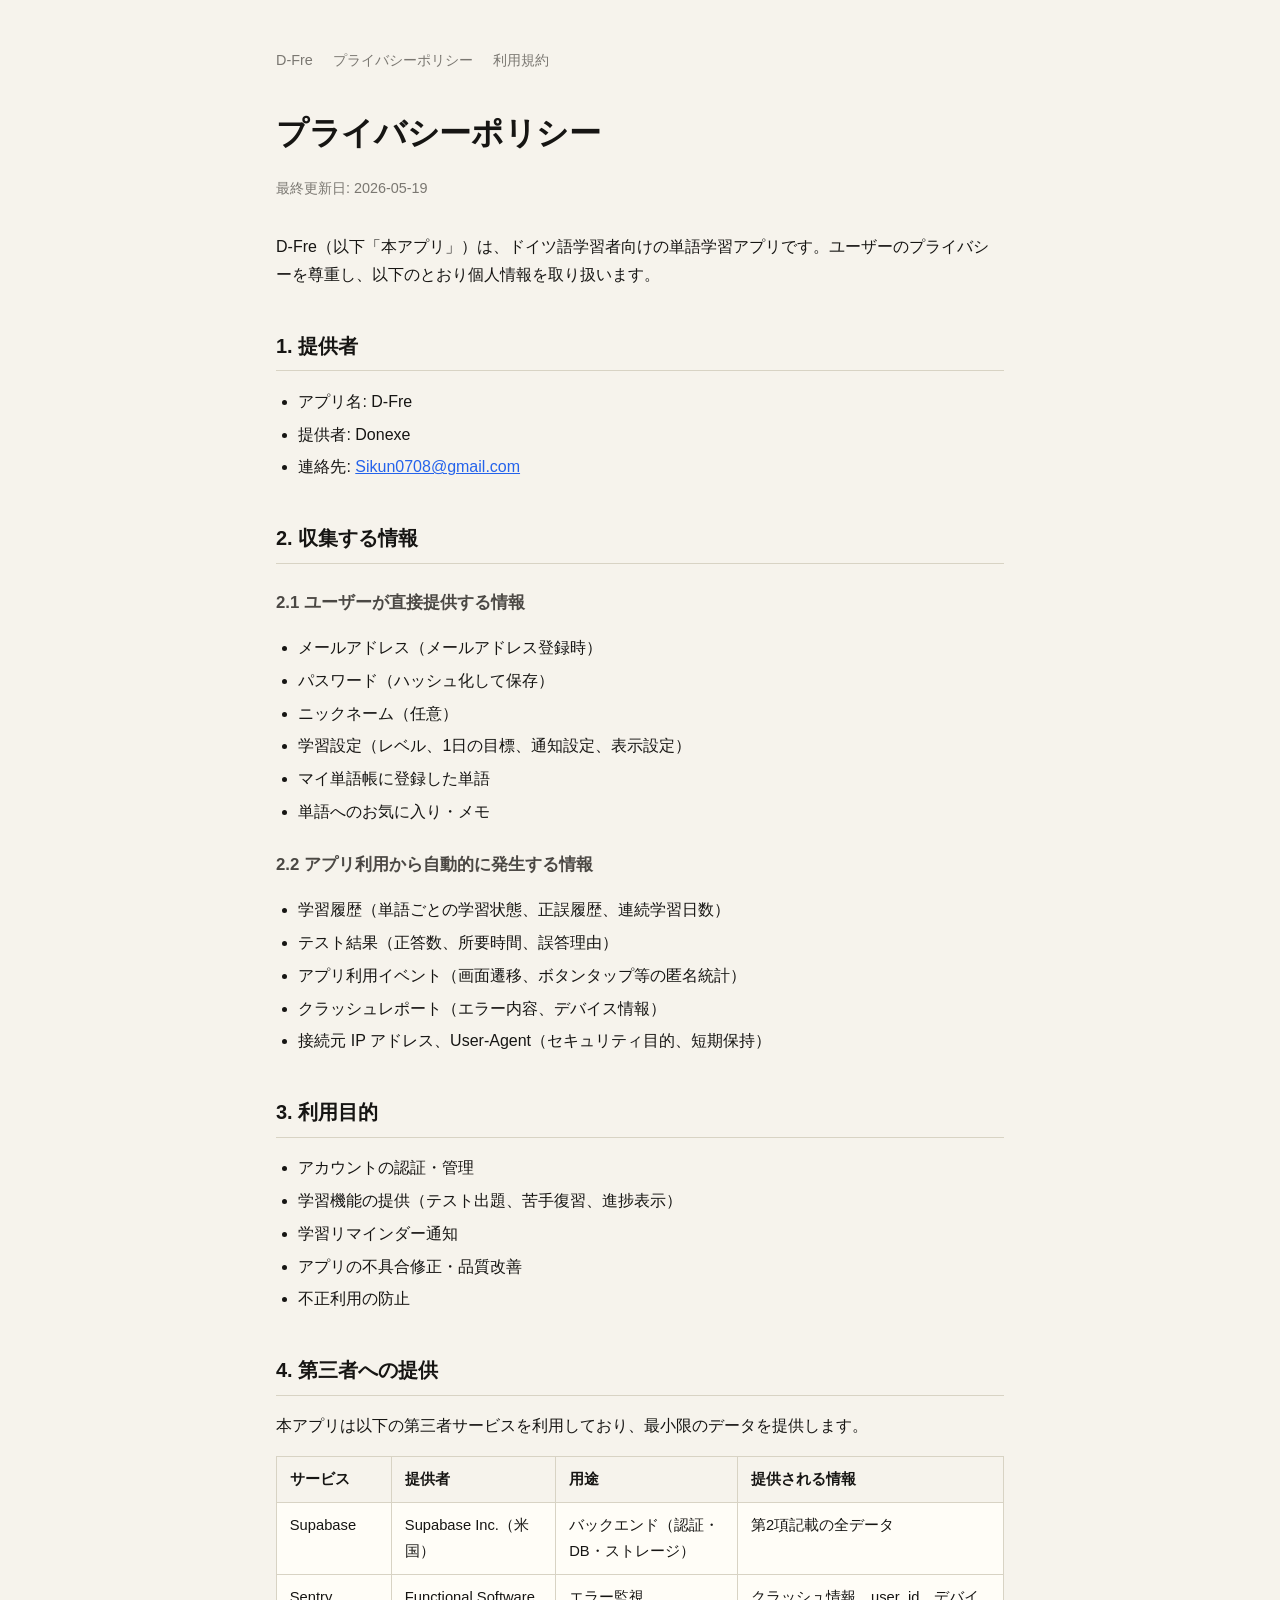
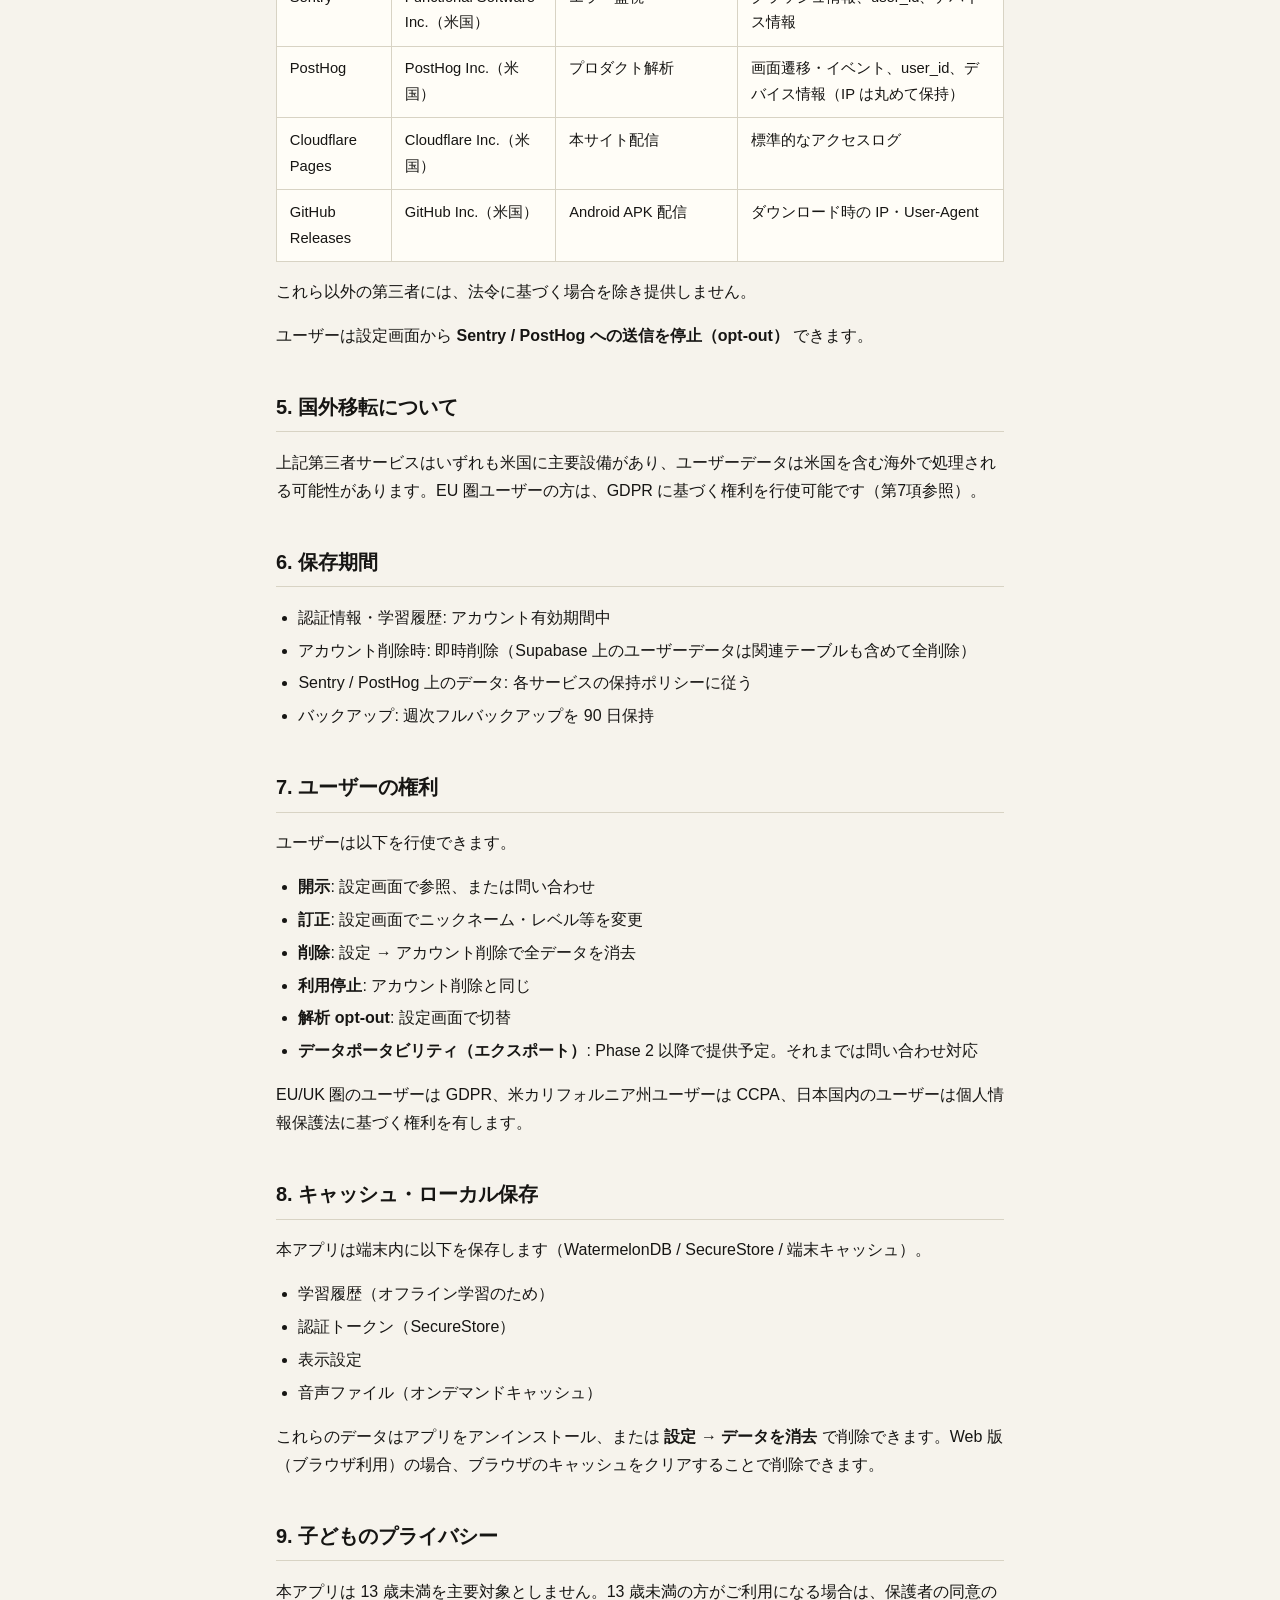
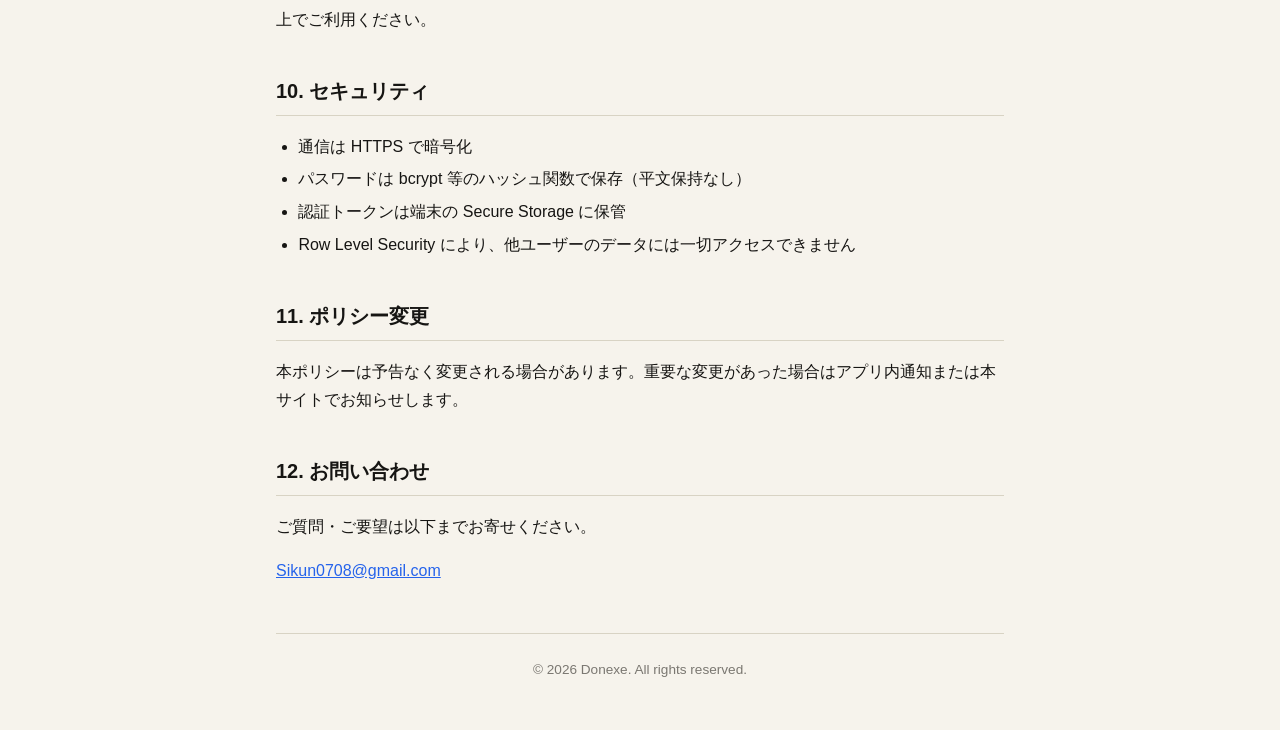
==== privacy.html @ 9c781c67 "Initial: D-Fre site with privacy policy, terms, and LP placeholder" ====
<!doctype html>
<html lang="ja">
<head>
  <meta charset="utf-8" />
  <meta name="viewport" content="width=device-width, initial-scale=1" />
  <title>プライバシーポリシー | D-Fre</title>
  <meta name="description" content="D-Fre（ドイツ語単語学習アプリ）のプライバシーポリシー。収集する情報、利用目的、第三者提供、ユーザーの権利について。" />
  <style>
    :root {
      --paper: #f6f3ec;
      --card: #fffdf7;
      --ink: #161513;
      --ink-2: #4b4844;
      --ink-3: #7a7771;
      --rule: #d8d3c4;
      --link: #2563eb;
    }
    @media (prefers-color-scheme: dark) {
      :root {
        --paper: #14130f;
        --card: #1a1914;
        --ink: #f1ede2;
        --ink-2: #b8b4a7;
        --ink-3: #7e7a6e;
        --rule: #2e2c25;
        --link: #6b9dff;
      }
    }
    * { box-sizing: border-box; }
    body {
      max-width: 760px;
      margin: 2rem auto;
      padding: 1rem;
      font-family: "Hiragino Sans", "Yu Gothic", -apple-system, BlinkMacSystemFont, "Segoe UI", sans-serif;
      line-height: 1.75;
      color: var(--ink);
      background: var(--paper);
      -webkit-font-smoothing: antialiased;
    }
    header { margin-bottom: 2rem; }
    nav { margin-bottom: 2rem; font-size: 0.9rem; }
    nav a { color: var(--ink-3); text-decoration: none; margin-right: 1rem; }
    nav a:hover { color: var(--link); }
    h1 {
      font-family: "Hiragino Mincho ProN", "Yu Mincho", serif;
      font-size: 2rem;
      margin: 0 0 0.5rem;
      letter-spacing: -0.01em;
    }
    .meta { color: var(--ink-3); font-size: 0.9rem; }
    h2 {
      margin-top: 2.5rem;
      font-size: 1.25rem;
      border-bottom: 1px solid var(--rule);
      padding-bottom: 0.4rem;
    }
    h3 { margin-top: 1.5rem; font-size: 1.05rem; color: var(--ink-2); }
    table { border-collapse: collapse; width: 100%; margin: 1rem 0; font-size: 0.92rem; background: var(--card); }
    th, td { border: 1px solid var(--rule); padding: 0.6rem 0.8rem; text-align: left; vertical-align: top; }
    th { background: var(--paper); font-weight: 600; }
    a { color: var(--link); }
    ul { padding-left: 1.4rem; }
    li { margin-bottom: 0.3rem; }
    footer {
      margin-top: 3rem;
      padding-top: 1.5rem;
      border-top: 1px solid var(--rule);
      font-size: 0.85rem;
      color: var(--ink-3);
      text-align: center;
    }
  </style>
</head>
<body>

<nav>
  <a href="./index.html">D-Fre</a>
  <a href="./privacy.html">プライバシーポリシー</a>
  <a href="./terms.html">利用規約</a>
</nav>

<header>
  <h1>プライバシーポリシー</h1>
  <p class="meta">最終更新日: 2026-05-19</p>
</header>

<p>D-Fre（以下「本アプリ」）は、ドイツ語学習者向けの単語学習アプリです。ユーザーのプライバシーを尊重し、以下のとおり個人情報を取り扱います。</p>

<h2>1. 提供者</h2>
<ul>
  <li>アプリ名: D-Fre</li>
  <li>提供者: Donexe</li>
  <li>連絡先: <a href="mailto:Sikun0708@gmail.com">Sikun0708@gmail.com</a></li>
</ul>

<h2>2. 収集する情報</h2>

<h3>2.1 ユーザーが直接提供する情報</h3>
<ul>
  <li>メールアドレス（メールアドレス登録時）</li>
  <li>パスワード（ハッシュ化して保存）</li>
  <li>ニックネーム（任意）</li>
  <li>学習設定（レベル、1日の目標、通知設定、表示設定）</li>
  <li>マイ単語帳に登録した単語</li>
  <li>単語へのお気に入り・メモ</li>
</ul>

<h3>2.2 アプリ利用から自動的に発生する情報</h3>
<ul>
  <li>学習履歴（単語ごとの学習状態、正誤履歴、連続学習日数）</li>
  <li>テスト結果（正答数、所要時間、誤答理由）</li>
  <li>アプリ利用イベント（画面遷移、ボタンタップ等の匿名統計）</li>
  <li>クラッシュレポート（エラー内容、デバイス情報）</li>
  <li>接続元 IP アドレス、User-Agent（セキュリティ目的、短期保持）</li>
</ul>

<h2>3. 利用目的</h2>
<ul>
  <li>アカウントの認証・管理</li>
  <li>学習機能の提供（テスト出題、苦手復習、進捗表示）</li>
  <li>学習リマインダー通知</li>
  <li>アプリの不具合修正・品質改善</li>
  <li>不正利用の防止</li>
</ul>

<h2>4. 第三者への提供</h2>
<p>本アプリは以下の第三者サービスを利用しており、最小限のデータを提供します。</p>

<table>
  <thead>
    <tr>
      <th>サービス</th>
      <th>提供者</th>
      <th>用途</th>
      <th>提供される情報</th>
    </tr>
  </thead>
  <tbody>
    <tr>
      <td>Supabase</td>
      <td>Supabase Inc.（米国）</td>
      <td>バックエンド（認証・DB・ストレージ）</td>
      <td>第2項記載の全データ</td>
    </tr>
    <tr>
      <td>Sentry</td>
      <td>Functional Software Inc.（米国）</td>
      <td>エラー監視</td>
      <td>クラッシュ情報、user_id、デバイス情報</td>
    </tr>
    <tr>
      <td>PostHog</td>
      <td>PostHog Inc.（米国）</td>
      <td>プロダクト解析</td>
      <td>画面遷移・イベント、user_id、デバイス情報（IP は丸めて保持）</td>
    </tr>
    <tr>
      <td>Cloudflare Pages</td>
      <td>Cloudflare Inc.（米国）</td>
      <td>本サイト配信</td>
      <td>標準的なアクセスログ</td>
    </tr>
    <tr>
      <td>GitHub Releases</td>
      <td>GitHub Inc.（米国）</td>
      <td>Android APK 配信</td>
      <td>ダウンロード時の IP・User-Agent</td>
    </tr>
  </tbody>
</table>

<p>これら以外の第三者には、法令に基づく場合を除き提供しません。</p>

<p>ユーザーは設定画面から <strong>Sentry / PostHog への送信を停止（opt-out）</strong> できます。</p>

<h2>5. 国外移転について</h2>
<p>上記第三者サービスはいずれも米国に主要設備があり、ユーザーデータは米国を含む海外で処理される可能性があります。EU 圏ユーザーの方は、GDPR に基づく権利を行使可能です（第7項参照）。</p>

<h2>6. 保存期間</h2>
<ul>
  <li>認証情報・学習履歴: アカウント有効期間中</li>
  <li>アカウント削除時: 即時削除（Supabase 上のユーザーデータは関連テーブルも含めて全削除）</li>
  <li>Sentry / PostHog 上のデータ: 各サービスの保持ポリシーに従う</li>
  <li>バックアップ: 週次フルバックアップを 90 日保持</li>
</ul>

<h2>7. ユーザーの権利</h2>
<p>ユーザーは以下を行使できます。</p>
<ul>
  <li><strong>開示</strong>: 設定画面で参照、または問い合わせ</li>
  <li><strong>訂正</strong>: 設定画面でニックネーム・レベル等を変更</li>
  <li><strong>削除</strong>: 設定 → アカウント削除で全データを消去</li>
  <li><strong>利用停止</strong>: アカウント削除と同じ</li>
  <li><strong>解析 opt-out</strong>: 設定画面で切替</li>
  <li><strong>データポータビリティ（エクスポート）</strong>: Phase 2 以降で提供予定。それまでは問い合わせ対応</li>
</ul>
<p>EU/UK 圏のユーザーは GDPR、米カリフォルニア州ユーザーは CCPA、日本国内のユーザーは個人情報保護法に基づく権利を有します。</p>

<h2>8. キャッシュ・ローカル保存</h2>
<p>本アプリは端末内に以下を保存します（WatermelonDB / SecureStore / 端末キャッシュ）。</p>
<ul>
  <li>学習履歴（オフライン学習のため）</li>
  <li>認証トークン（SecureStore）</li>
  <li>表示設定</li>
  <li>音声ファイル（オンデマンドキャッシュ）</li>
</ul>
<p>これらのデータはアプリをアンインストール、または <strong>設定 → データを消去</strong> で削除できます。Web 版（ブラウザ利用）の場合、ブラウザのキャッシュをクリアすることで削除できます。</p>

<h2>9. 子どものプライバシー</h2>
<p>本アプリは 13 歳未満を主要対象としません。13 歳未満の方がご利用になる場合は、保護者の同意の上でご利用ください。</p>

<h2>10. セキュリティ</h2>
<ul>
  <li>通信は HTTPS で暗号化</li>
  <li>パスワードは bcrypt 等のハッシュ関数で保存（平文保持なし）</li>
  <li>認証トークンは端末の Secure Storage に保管</li>
  <li>Row Level Security により、他ユーザーのデータには一切アクセスできません</li>
</ul>

<h2>11. ポリシー変更</h2>
<p>本ポリシーは予告なく変更される場合があります。重要な変更があった場合はアプリ内通知または本サイトでお知らせします。</p>

<h2>12. お問い合わせ</h2>
<p>ご質問・ご要望は以下までお寄せください。</p>
<p><a href="mailto:Sikun0708@gmail.com">Sikun0708@gmail.com</a></p>

<footer>
  © 2026 Donexe. All rights reserved.
</footer>

</body>
</html>
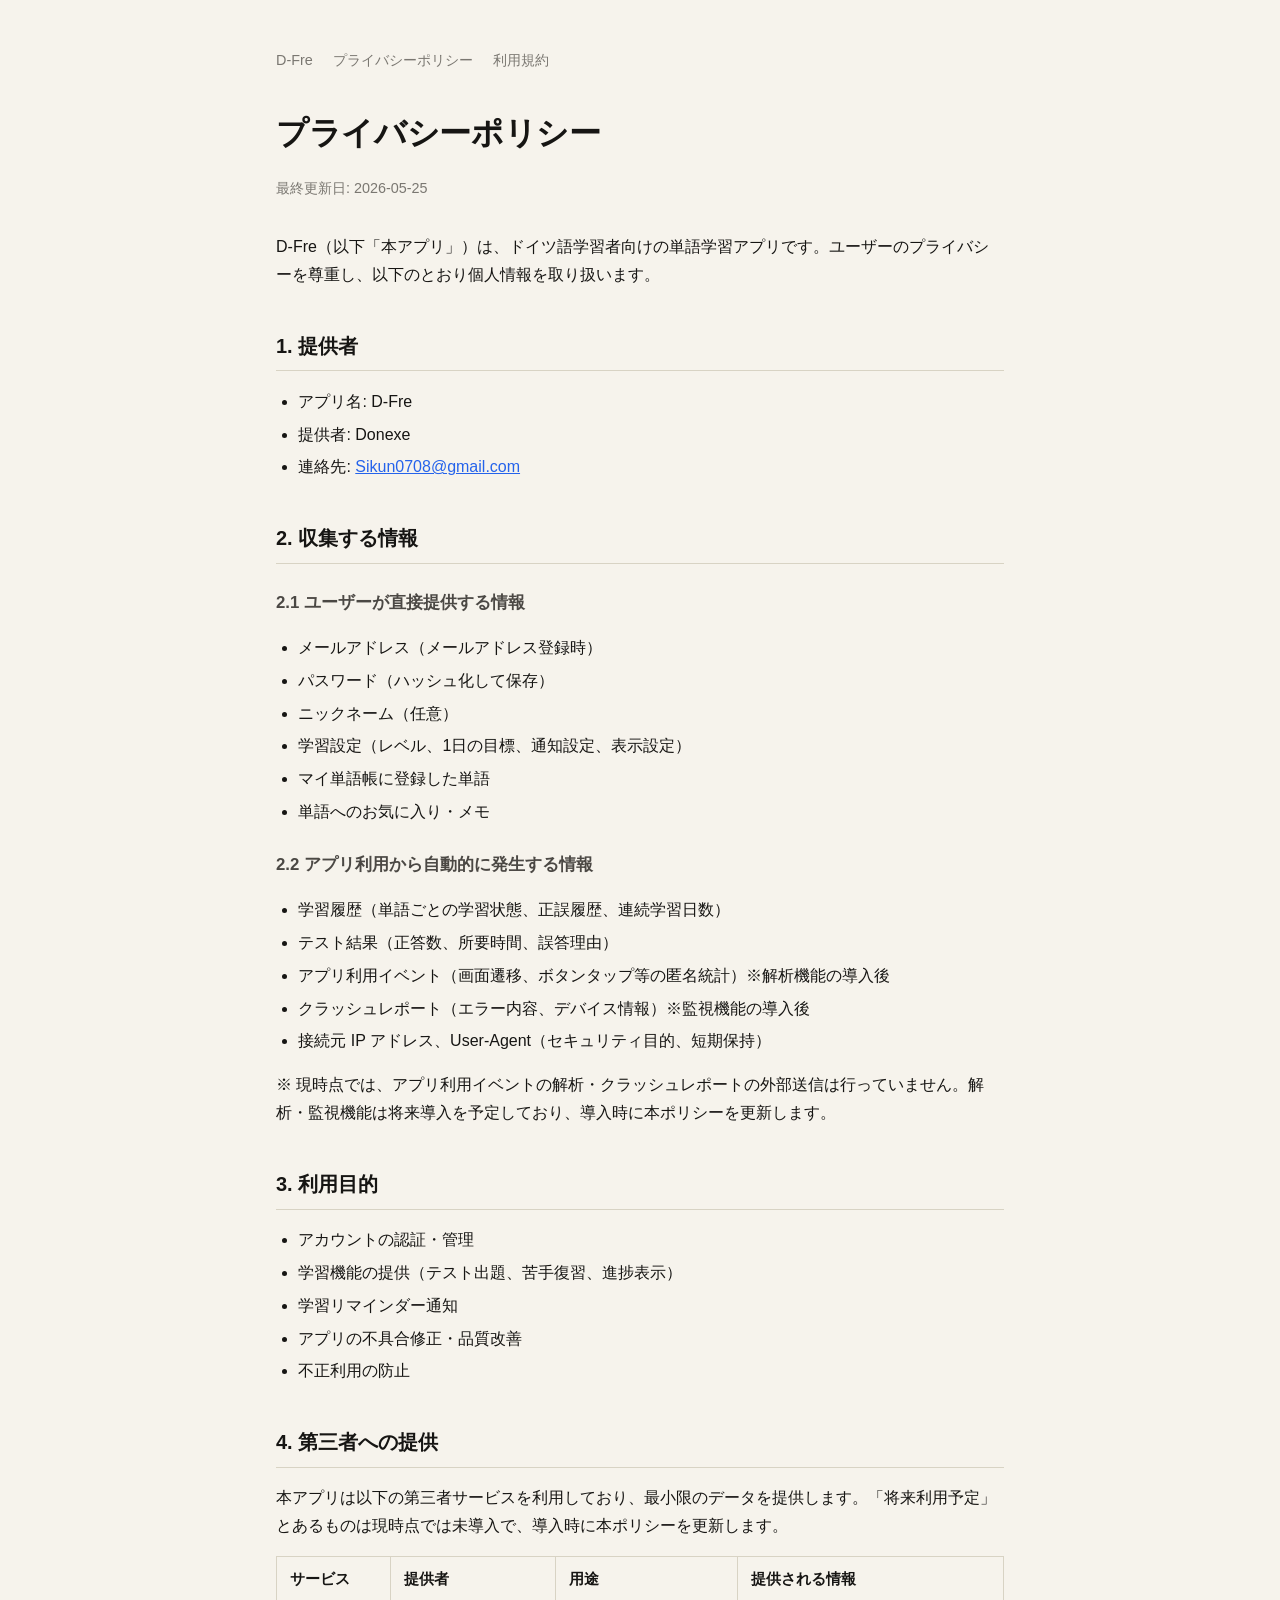
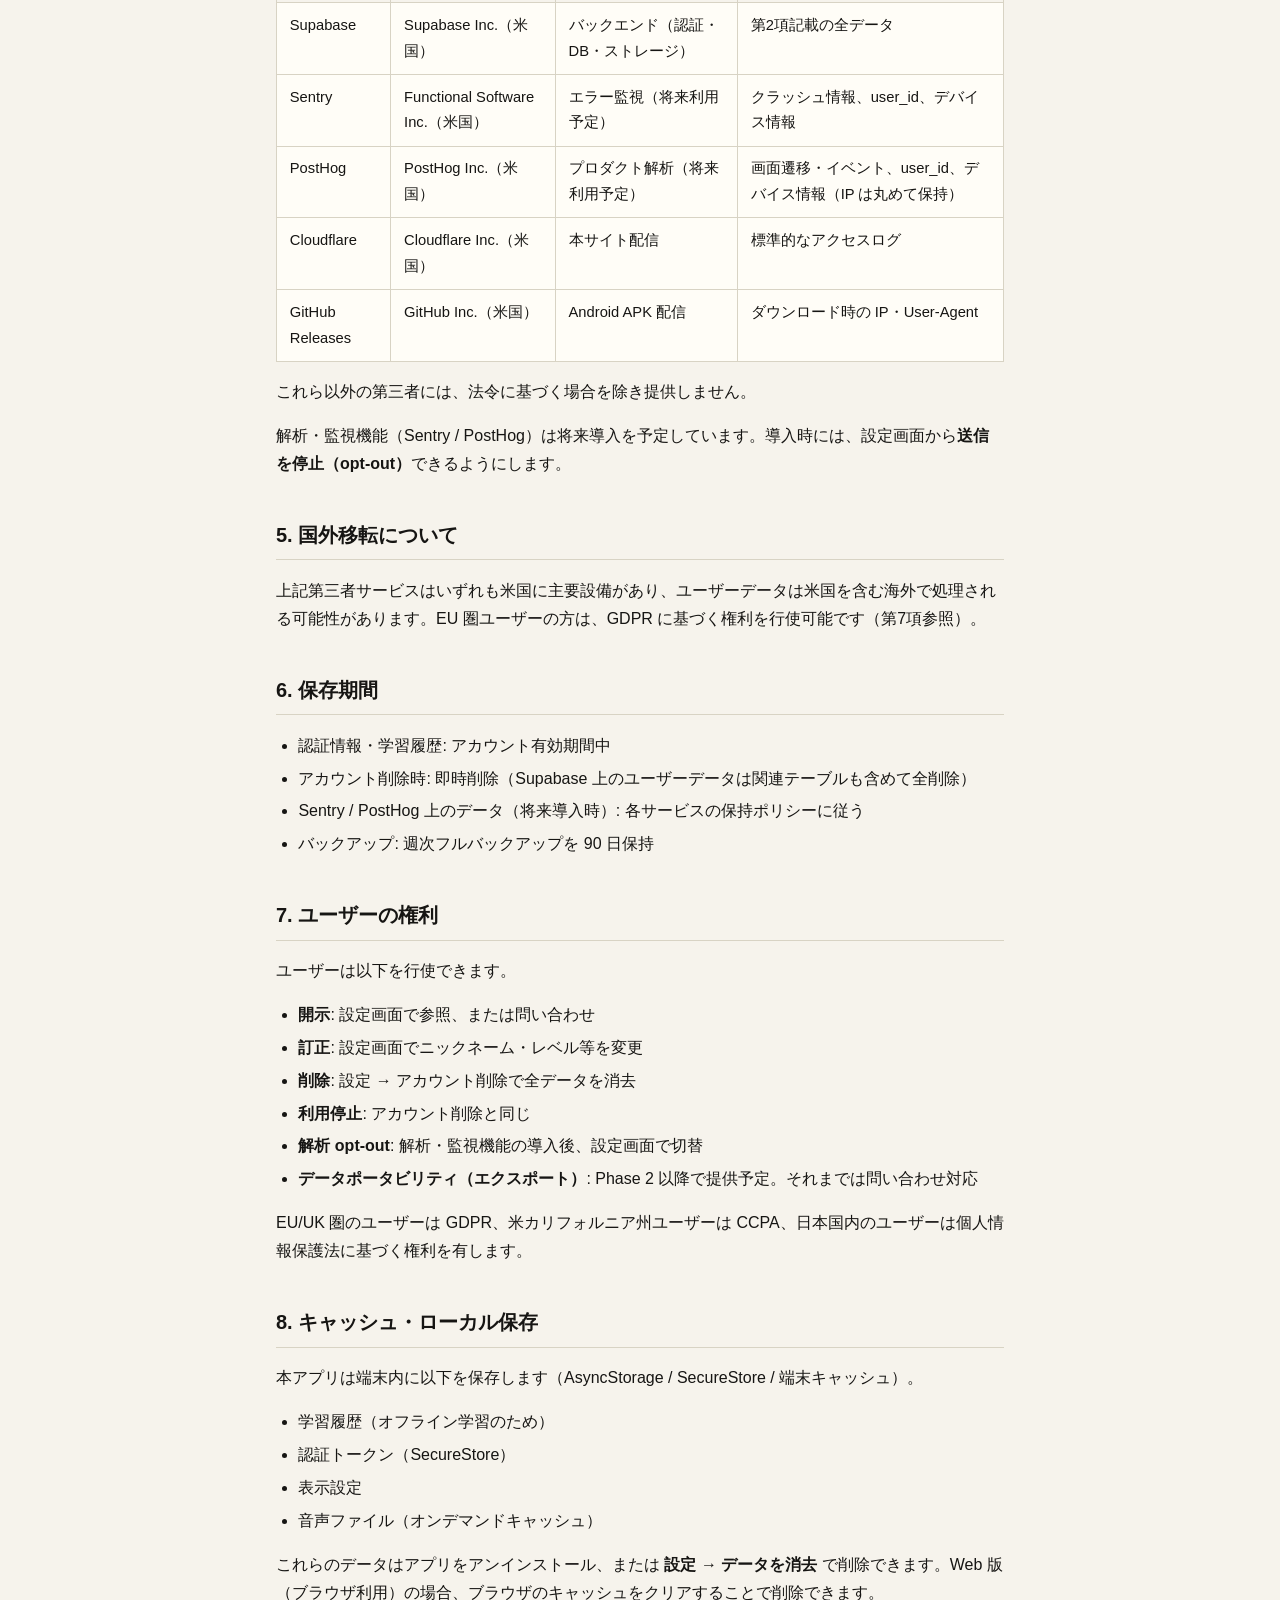
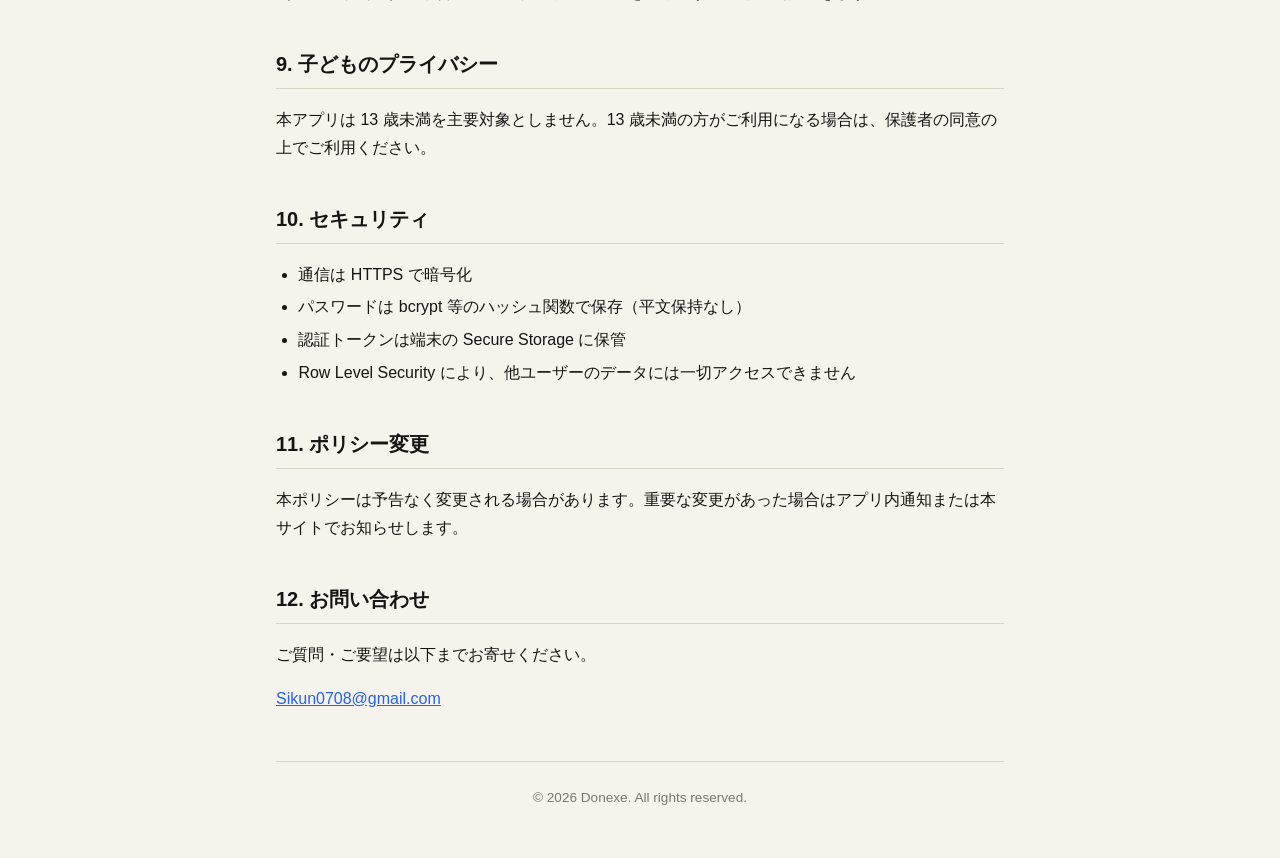
==== commit ac2ee3da: "feat(lp): 共通CSS抽出・a11y・プライバシー実態整合・冠詞早見表 - styles.css 新規（トークン・nav・h2・table・footer 等を集約 Site-3） - 各 HT" ====
--- a/privacy.html
+++ b/privacy.html
@@ -5,70 +5,12 @@
   <meta name="viewport" content="width=device-width, initial-scale=1" />
   <title>プライバシーポリシー | D-Fre</title>
   <meta name="description" content="D-Fre（ドイツ語単語学習アプリ）のプライバシーポリシー。収集する情報、利用目的、第三者提供、ユーザーの権利について。" />
+  <link rel="stylesheet" href="./styles.css" />
   <style>
-    :root {
-      --paper: #f6f3ec;
-      --card: #fffdf7;
-      --ink: #161513;
-      --ink-2: #4b4844;
-      --ink-3: #7a7771;
-      --rule: #d8d3c4;
-      --link: #2563eb;
-    }
-    @media (prefers-color-scheme: dark) {
-      :root {
-        --paper: #14130f;
-        --card: #1a1914;
-        --ink: #f1ede2;
-        --ink-2: #b8b4a7;
-        --ink-3: #7e7a6e;
-        --rule: #2e2c25;
-        --link: #6b9dff;
-      }
-    }
-    * { box-sizing: border-box; }
-    body {
-      max-width: 760px;
-      margin: 2rem auto;
-      padding: 1rem;
-      font-family: "Hiragino Sans", "Yu Gothic", -apple-system, BlinkMacSystemFont, "Segoe UI", sans-serif;
-      line-height: 1.75;
-      color: var(--ink);
-      background: var(--paper);
-      -webkit-font-smoothing: antialiased;
-    }
+    /* privacy 固有（共通分は styles.css） */
+    body { max-width: 760px; margin: 2rem auto; padding: 1rem; line-height: 1.75; }
     header { margin-bottom: 2rem; }
-    nav { margin-bottom: 2rem; font-size: 0.9rem; }
-    nav a { color: var(--ink-3); text-decoration: none; margin-right: 1rem; }
-    nav a:hover { color: var(--link); }
-    h1 {
-      font-family: "Hiragino Mincho ProN", "Yu Mincho", serif;
-      font-size: 2rem;
-      margin: 0 0 0.5rem;
-      letter-spacing: -0.01em;
-    }
-    .meta { color: var(--ink-3); font-size: 0.9rem; }
-    h2 {
-      margin-top: 2.5rem;
-      font-size: 1.25rem;
-      border-bottom: 1px solid var(--rule);
-      padding-bottom: 0.4rem;
-    }
-    h3 { margin-top: 1.5rem; font-size: 1.05rem; color: var(--ink-2); }
-    table { border-collapse: collapse; width: 100%; margin: 1rem 0; font-size: 0.92rem; background: var(--card); }
-    th, td { border: 1px solid var(--rule); padding: 0.6rem 0.8rem; text-align: left; vertical-align: top; }
-    th { background: var(--paper); font-weight: 600; }
-    a { color: var(--link); }
-    ul { padding-left: 1.4rem; }
-    li { margin-bottom: 0.3rem; }
-    footer {
-      margin-top: 3rem;
-      padding-top: 1.5rem;
-      border-top: 1px solid var(--rule);
-      font-size: 0.85rem;
-      color: var(--ink-3);
-      text-align: center;
-    }
+    footer { margin-top: 3rem; padding-top: 1.5rem; font-size: 0.85rem; text-align: center; }
   </style>
 </head>
 <body>
@@ -81,7 +23,7 @@
 
 <header>
   <h1>プライバシーポリシー</h1>
-  <p class="meta">最終更新日: 2026-05-19</p>
+  <p class="meta">最終更新日: 2026-05-25</p>
 </header>
 
 <p>D-Fre（以下「本アプリ」）は、ドイツ語学習者向けの単語学習アプリです。ユーザーのプライバシーを尊重し、以下のとおり個人情報を取り扱います。</p>
@@ -109,10 +51,11 @@
 <ul>
   <li>学習履歴（単語ごとの学習状態、正誤履歴、連続学習日数）</li>
   <li>テスト結果（正答数、所要時間、誤答理由）</li>
-  <li>アプリ利用イベント（画面遷移、ボタンタップ等の匿名統計）</li>
-  <li>クラッシュレポート（エラー内容、デバイス情報）</li>
+  <li>アプリ利用イベント（画面遷移、ボタンタップ等の匿名統計）※解析機能の導入後</li>
+  <li>クラッシュレポート（エラー内容、デバイス情報）※監視機能の導入後</li>
   <li>接続元 IP アドレス、User-Agent（セキュリティ目的、短期保持）</li>
 </ul>
+<p>※ 現時点では、アプリ利用イベントの解析・クラッシュレポートの外部送信は行っていません。解析・監視機能は将来導入を予定しており、導入時に本ポリシーを更新します。</p>
 
 <h2>3. 利用目的</h2>
 <ul>
@@ -124,7 +67,7 @@
 </ul>
 
 <h2>4. 第三者への提供</h2>
-<p>本アプリは以下の第三者サービスを利用しており、最小限のデータを提供します。</p>
+<p>本アプリは以下の第三者サービスを利用しており、最小限のデータを提供します。「将来利用予定」とあるものは現時点では未導入で、導入時に本ポリシーを更新します。</p>
 
 <table>
   <thead>
@@ -145,17 +88,17 @@
     <tr>
       <td>Sentry</td>
       <td>Functional Software Inc.（米国）</td>
-      <td>エラー監視</td>
+      <td>エラー監視（将来利用予定）</td>
       <td>クラッシュ情報、user_id、デバイス情報</td>
     </tr>
     <tr>
       <td>PostHog</td>
       <td>PostHog Inc.（米国）</td>
-      <td>プロダクト解析</td>
+      <td>プロダクト解析（将来利用予定）</td>
       <td>画面遷移・イベント、user_id、デバイス情報（IP は丸めて保持）</td>
     </tr>
     <tr>
-      <td>Cloudflare Pages</td>
+      <td>Cloudflare</td>
       <td>Cloudflare Inc.（米国）</td>
       <td>本サイト配信</td>
       <td>標準的なアクセスログ</td>
@@ -171,7 +114,7 @@
 
 <p>これら以外の第三者には、法令に基づく場合を除き提供しません。</p>
 
-<p>ユーザーは設定画面から <strong>Sentry / PostHog への送信を停止（opt-out）</strong> できます。</p>
+<p>解析・監視機能（Sentry / PostHog）は将来導入を予定しています。導入時には、設定画面から<strong>送信を停止（opt-out）</strong>できるようにします。</p>
 
 <h2>5. 国外移転について</h2>
 <p>上記第三者サービスはいずれも米国に主要設備があり、ユーザーデータは米国を含む海外で処理される可能性があります。EU 圏ユーザーの方は、GDPR に基づく権利を行使可能です（第7項参照）。</p>
@@ -180,7 +123,7 @@
 <ul>
   <li>認証情報・学習履歴: アカウント有効期間中</li>
   <li>アカウント削除時: 即時削除（Supabase 上のユーザーデータは関連テーブルも含めて全削除）</li>
-  <li>Sentry / PostHog 上のデータ: 各サービスの保持ポリシーに従う</li>
+  <li>Sentry / PostHog 上のデータ（将来導入時）: 各サービスの保持ポリシーに従う</li>
   <li>バックアップ: 週次フルバックアップを 90 日保持</li>
 </ul>
 
@@ -191,13 +134,13 @@
   <li><strong>訂正</strong>: 設定画面でニックネーム・レベル等を変更</li>
   <li><strong>削除</strong>: 設定 → アカウント削除で全データを消去</li>
   <li><strong>利用停止</strong>: アカウント削除と同じ</li>
-  <li><strong>解析 opt-out</strong>: 設定画面で切替</li>
+  <li><strong>解析 opt-out</strong>: 解析・監視機能の導入後、設定画面で切替</li>
   <li><strong>データポータビリティ（エクスポート）</strong>: Phase 2 以降で提供予定。それまでは問い合わせ対応</li>
 </ul>
 <p>EU/UK 圏のユーザーは GDPR、米カリフォルニア州ユーザーは CCPA、日本国内のユーザーは個人情報保護法に基づく権利を有します。</p>
 
 <h2>8. キャッシュ・ローカル保存</h2>
-<p>本アプリは端末内に以下を保存します（WatermelonDB / SecureStore / 端末キャッシュ）。</p>
+<p>本アプリは端末内に以下を保存します（AsyncStorage / SecureStore / 端末キャッシュ）。</p>
 <ul>
   <li>学習履歴（オフライン学習のため）</li>
   <li>認証トークン（SecureStore）</li>
--- a/styles.css
+++ b/styles.css
@@ -0,0 +1,78 @@
+/* D-Fre LP 共通スタイル（Site-3: 3ページ共通CSSを集約してDRY化）
+   ページ固有のレイアウトは各 HTML の <style> に残す。 */
+
+:root {
+  --paper: #f6f3ec;
+  --card: #fffdf7;
+  --ink: #161513;
+  --ink-2: #4b4844;
+  --ink-3: #7a7771;
+  --rule: #d8d3c4;
+  --link: #2563eb;
+  --der: #2563eb;
+  --die: #dc2626;
+  --das: #16a34a;
+  --plural: #ca8a04;
+}
+@media (prefers-color-scheme: dark) {
+  :root {
+    --paper: #14130f;
+    --card: #1a1914;
+    --ink: #f1ede2;
+    --ink-2: #b8b4a7;
+    --ink-3: #7e7a6e;
+    --rule: #2e2c25;
+    --link: #6b9dff;
+    --der: #6b9dff;
+    --die: #f06770;
+    --das: #5fc77b;
+    --plural: #e9c553;
+  }
+}
+
+* { box-sizing: border-box; }
+
+body {
+  font-family: "Hiragino Sans", "Yu Gothic", -apple-system, BlinkMacSystemFont, "Segoe UI", sans-serif;
+  color: var(--ink);
+  background: var(--paper);
+  -webkit-font-smoothing: antialiased;
+}
+
+a { color: var(--link); }
+
+/* Site-2: キーボード操作時のフォーカスを可視化（nav/footer 含む全リンク共通） */
+a:focus-visible {
+  outline: 2px solid var(--link);
+  outline-offset: 2px;
+  border-radius: 3px;
+}
+
+nav { margin-bottom: 2rem; font-size: 0.9rem; }
+nav a { color: var(--ink-3); text-decoration: none; margin-right: 1rem; }
+nav a:hover { color: var(--link); }
+
+h1 {
+  font-family: "Hiragino Mincho ProN", "Yu Mincho", serif;
+  font-size: 2rem;
+  margin: 0 0 0.5rem;
+  letter-spacing: -0.01em;
+}
+.meta { color: var(--ink-3); font-size: 0.9rem; }
+
+h2 {
+  margin-top: 2.5rem;
+  font-size: 1.25rem;
+  border-bottom: 1px solid var(--rule);
+  padding-bottom: 0.4rem;
+}
+h3 { margin-top: 1.5rem; font-size: 1.05rem; color: var(--ink-2); }
+
+table { border-collapse: collapse; width: 100%; margin: 1rem 0; font-size: 0.92rem; background: var(--card); }
+th, td { border: 1px solid var(--rule); padding: 0.6rem 0.8rem; text-align: left; vertical-align: top; }
+th { background: var(--paper); font-weight: 600; }
+
+ul { padding-left: 1.4rem; }
+li { margin-bottom: 0.3rem; }
+
+footer { border-top: 1px solid var(--rule); color: var(--ink-3); }
